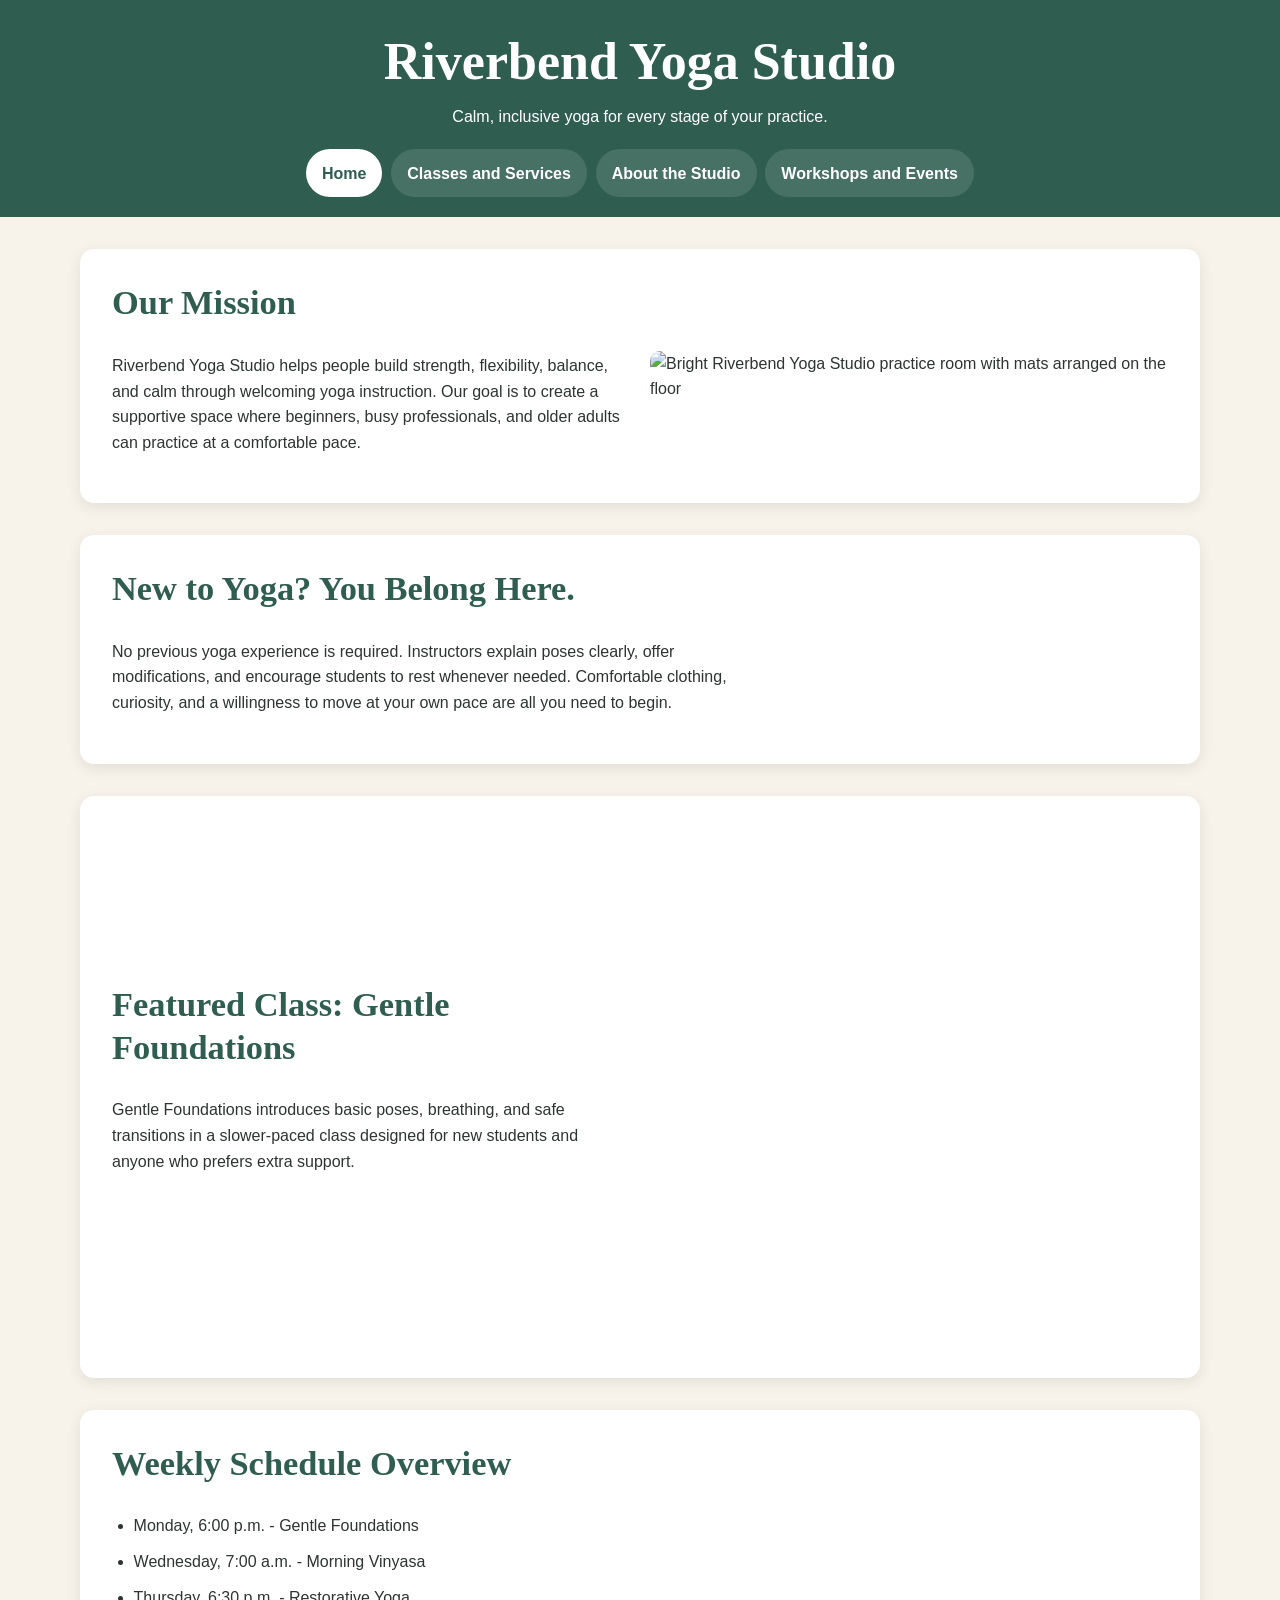
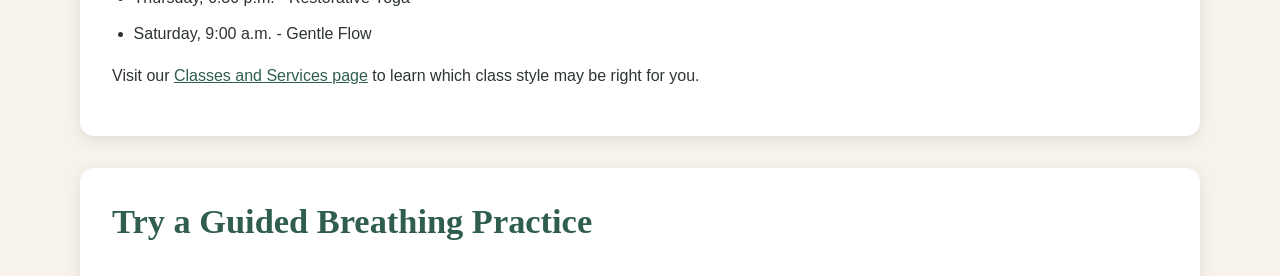
==== index.html @ 251b4068 "Add files via upload Add Riverbend Yoga Studio website" ====
<!DOCTYPE html>
<html lang="en">
<head>
    <meta charset="UTF-8">
    <meta name="viewport" content="width=device-width, initial-scale=1.0">
    <title>Riverbend Yoga Studio | Home</title>
    <link rel="stylesheet" href="styles.css">
</head>
<body>
    <header>
        <h1>Riverbend Yoga Studio</h1>
        <p>Calm, inclusive yoga for every stage of your practice.</p>
        <nav aria-label="Main navigation">
            <a href="index.html" aria-current="page">Home</a>
            <a href="services.html">Classes and Services</a>
            <a href="about.html">About the Studio</a>
            <a href="events.html">Workshops and Events</a>
        </nav>
    </header>

    <main>
        <section aria-labelledby="mission-heading">
            <div class="split-layout">
                <div>
                    <h2 id="mission-heading">Our Mission</h2>
                    <p>Riverbend Yoga Studio helps people build strength, flexibility, balance, and calm through welcoming yoga instruction. Our goal is to create a supportive space where beginners, busy professionals, and older adults can practice at a comfortable pace.</p>
                </div>
                <img src="yoga-studio.jpg" alt="Bright Riverbend Yoga Studio practice room with mats arranged on the floor">
            </div>
        </section>

        <section aria-labelledby="beginner-heading">
            <h2 id="beginner-heading">New to Yoga? You Belong Here.</h2>
            <p>No previous yoga experience is required. Instructors explain poses clearly, offer modifications, and encourage students to rest whenever needed. Comfortable clothing, curiosity, and a willingness to move at your own pace are all you need to begin.</p>
        </section>

        <section aria-labelledby="featured-heading">
            <div class="split-layout">
                <div>
                    <h2 id="featured-heading">Featured Class: Gentle Foundations</h2>
                    <p>Gentle Foundations introduces basic poses, breathing, and safe transitions in a slower-paced class designed for new students and anyone who prefers extra support.</p>
                </div>
                <picture>
                    <source media="(min-width: 800px)" srcset="yoga-feature-large.jpg">
                    <img src="yoga-feature-small.jpg" alt="Students practicing gentle yoga poses together in a calm studio">
                </picture>
            </div>
        </section>

        <section aria-labelledby="schedule-heading">
            <h2 id="schedule-heading">Weekly Schedule Overview</h2>
            <ul class="schedule-list">
                <li>Monday, 6:00 p.m. - Gentle Foundations</li>
                <li>Wednesday, 7:00 a.m. - Morning Vinyasa</li>
                <li>Thursday, 6:30 p.m. - Restorative Yoga</li>
                <li>Saturday, 9:00 a.m. - Gentle Flow</li>
            </ul>
            <p>Visit our <a href="services.html">Classes and Services page</a> to learn which class style may be right for you.</p>
        </section>

        <section aria-labelledby="breathing-heading">
            <h2 id="breathing-heading">Try a Guided Breathing Practice</h2>
            <p>Use this short guided breathing exercise as a simple introduction to mindful practice.</p>
            <audio controls>
                <source src="yoga-breathing.mp3" type="audio/mpeg">
                Your browser does not support the audio element. Please contact Riverbend Yoga Studio for an accessible version of the guided breathing exercise.
            </audio>
        </section>
    </main>

    <footer>
        <p>&copy; 2026 Riverbend Yoga Studio. All rights reserved.</p>
        <p><a href="events.html">Request information about a class or workshop</a></p>
    </footer>
</body>
</html>
---- styles.css ----
/* Riverbend Yoga Studio - Touchstone Task 3
   Mobile-first responsive stylesheet */

:root {
    --forest: #2f5d50;
    --sage: #a8c3ad;
    --cream: #f7f3ea;
    --charcoal: #2d3432;
    --white: #ffffff;
    --shadow: 0 4px 14px rgba(45, 52, 50, 0.10);
}

* {
    box-sizing: border-box;
}

html {
    scroll-behavior: smooth;
}

body {
    margin: 0;
    background-color: var(--cream);
    color: var(--charcoal);
    font-family: Arial, Helvetica, sans-serif;
    font-size: 1rem;
    line-height: 1.6;
}

img,
picture img,
video {
    display: block;
    width: 100%;
    max-width: 100%;
    height: auto;
    border-radius: 10px;
}

audio {
    width: 100%;
    max-width: 38rem;
}

a {
    color: var(--forest);
}

a:hover {
    color: #1e4037;
}

a:focus-visible,
button:focus-visible,
input:focus-visible,
select:focus-visible,
textarea:focus-visible {
    outline: 3px solid var(--sage);
    outline-offset: 3px;
}

header {
    background-color: var(--forest);
    color: var(--white);
    padding: 2rem 1rem 1.25rem;
    text-align: center;
}

header h1 {
    margin: 0;
    font-family: Georgia, "Times New Roman", serif;
    font-size: clamp(2rem, 8vw, 3.25rem);
    line-height: 1.15;
}

header > p {
    max-width: 42rem;
    margin: 0.75rem auto 1.25rem;
}

nav {
    display: flex;
    flex-direction: column;
    gap: 0.55rem;
    max-width: 70rem;
    margin: 1.25rem auto 0;
}

nav a {
    display: block;
    padding: 0.7rem 1rem;
    border-radius: 999px;
    background-color: rgba(255, 255, 255, 0.12);
    color: var(--white);
    font-weight: 700;
    text-decoration: none;
}

nav a:hover,
nav a:focus-visible,
nav a[aria-current="page"] {
    background-color: var(--white);
    color: var(--forest);
}

main {
    width: min(100% - 2rem, 70rem);
    margin: 0 auto;
    padding: 2rem 0;
}

section {
    margin-bottom: 1.5rem;
    padding: 1.35rem;
    border-radius: 14px;
    background-color: var(--white);
    box-shadow: var(--shadow);
}

h2,
h3 {
    font-family: Georgia, "Times New Roman", serif;
    color: var(--forest);
    line-height: 1.25;
}

h2 {
    margin-top: 0;
    font-size: clamp(1.55rem, 5vw, 2.15rem);
}

h3 {
    font-size: 1.3rem;
}

p,
li {
    max-width: 70ch;
}

ul {
    padding-left: 1.35rem;
}

.card-grid {
    display: flex;
    flex-direction: column;
    gap: 1rem;
}

.card {
    flex: 1 1 0;
    padding: 1rem;
    border: 1px solid #d8e2d9;
    border-radius: 10px;
    background-color: #fbfdfb;
}

.split-layout {
    display: flex;
    flex-direction: column;
    gap: 1.25rem;
    align-items: flex-start;
}

.split-layout > * {
    flex: 1 1 0;
    min-width: 0;
}

.schedule-list li,
.policy-list li,
.pricing-list li,
.workshop-list li {
    margin-bottom: 0.65rem;
}

figure {
    margin: 1.5rem 0 0;
}

figcaption {
    padding-top: 0.65rem;
    font-size: 0.95rem;
    font-style: italic;
    color: #4d5955;
}

form {
    display: flex;
    flex-direction: column;
    gap: 1rem;
}

fieldset {
    display: flex;
    flex-direction: column;
    gap: 0.5rem;
    margin: 0;
    padding: 1rem;
    border: 1px solid #bccfc0;
    border-radius: 10px;
}

legend {
    padding: 0 0.4rem;
    color: var(--forest);
    font-family: Georgia, "Times New Roman", serif;
    font-weight: 700;
}

label {
    font-weight: 700;
}

input,
select,
textarea {
    width: 100%;
    padding: 0.72rem;
    border: 1px solid #7c9188;
    border-radius: 7px;
    background-color: var(--white);
    color: var(--charcoal);
    font: inherit;
}

textarea {
    resize: vertical;
}

.radio-group {
    display: flex;
    flex-wrap: wrap;
    gap: 1rem;
}

.radio-option {
    display: flex;
    align-items: center;
    gap: 0.45rem;
}

.radio-option input {
    width: auto;
}

button {
    align-self: flex-start;
    padding: 0.8rem 1.25rem;
    border: 0;
    border-radius: 999px;
    background-color: var(--forest);
    color: var(--white);
    font: inherit;
    font-weight: 700;
    cursor: pointer;
}

button:hover {
    background-color: #23473d;
}

footer {
    padding: 1.5rem 1rem;
    background-color: var(--charcoal);
    color: var(--white);
    text-align: center;
}

footer p {
    max-width: none;
    margin: 0.35rem auto;
}

footer a {
    color: #d9ecdc;
}

/* Larger-screen layout */
@media (min-width: 48rem) {
    header {
        padding-inline: 2rem;
    }

    nav {
        flex-direction: row;
        flex-wrap: wrap;
        justify-content: center;
    }

    .card-grid {
        flex-direction: row;
        align-items: stretch;
    }

    .split-layout {
        flex-direction: row;
        align-items: center;
    }

    section {
        padding: 2rem;
        margin-bottom: 2rem;
    }

    form {
        max-width: 52rem;
    }
}
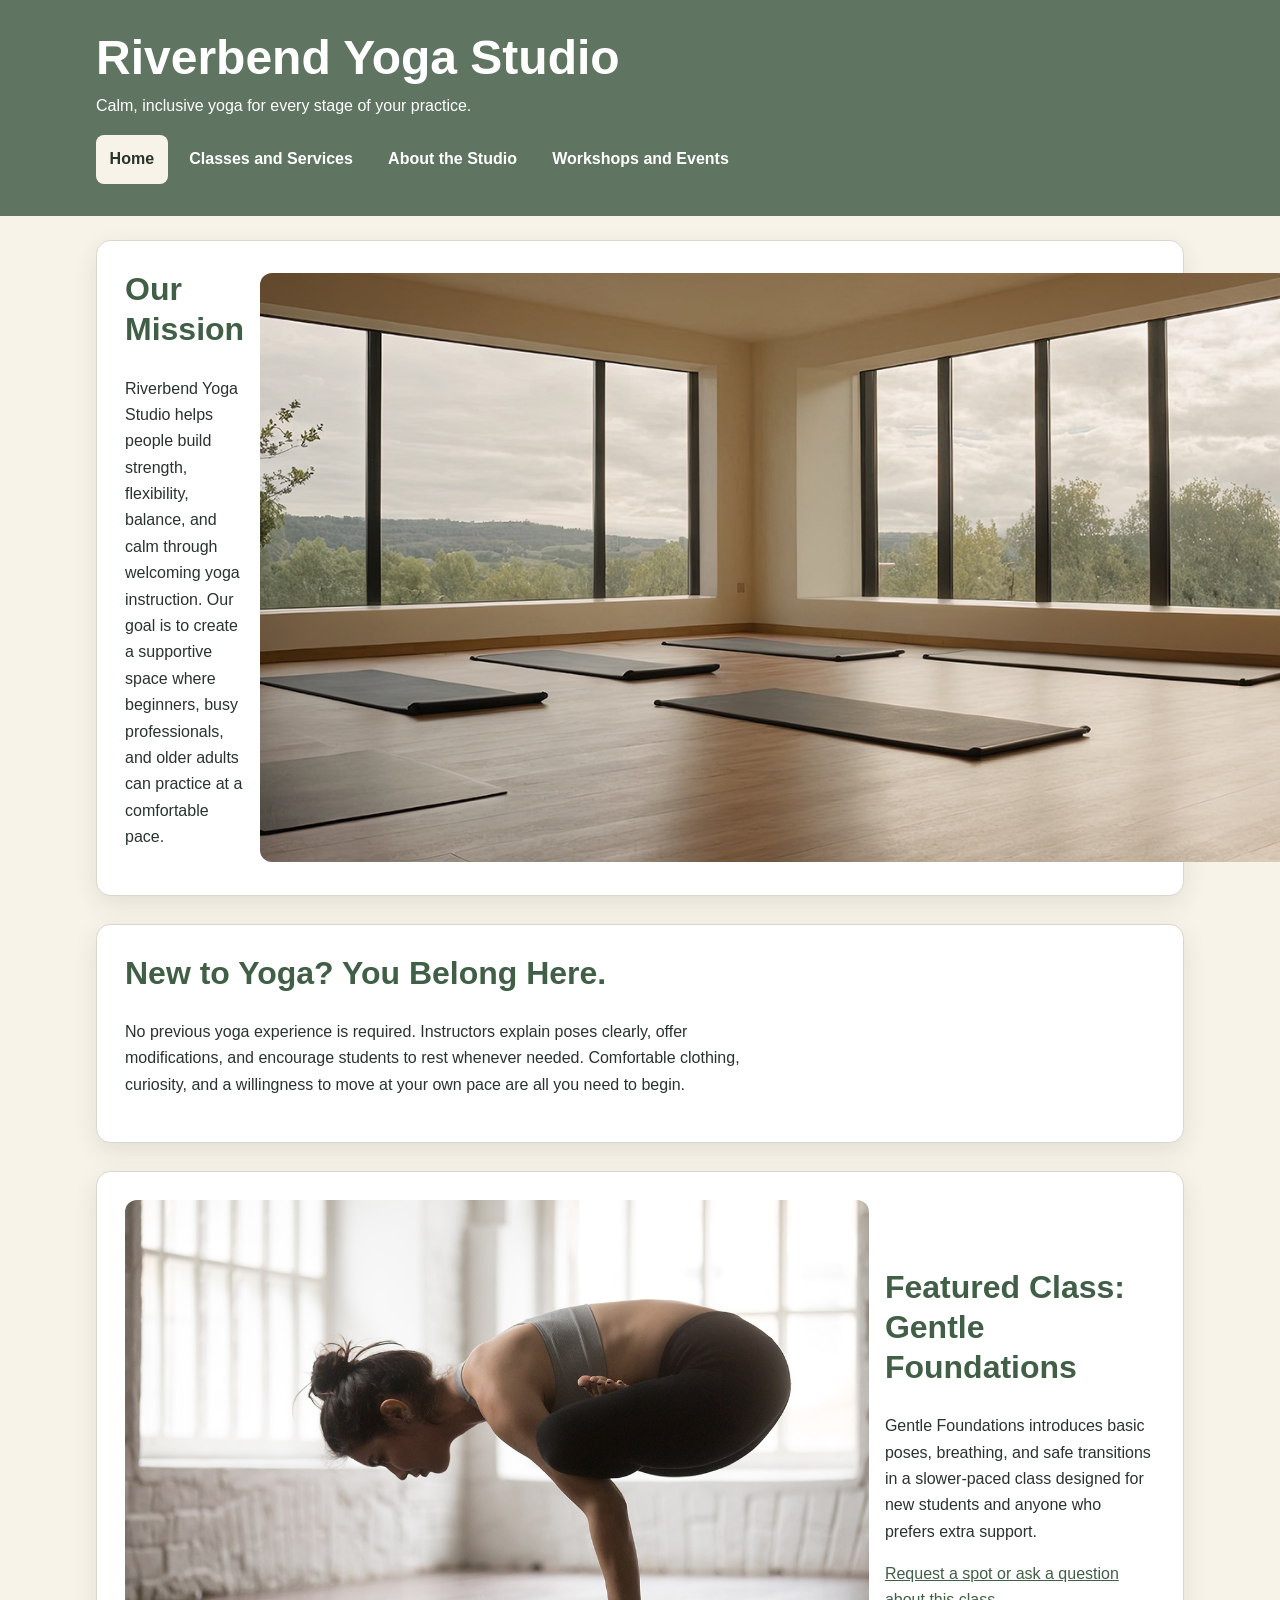
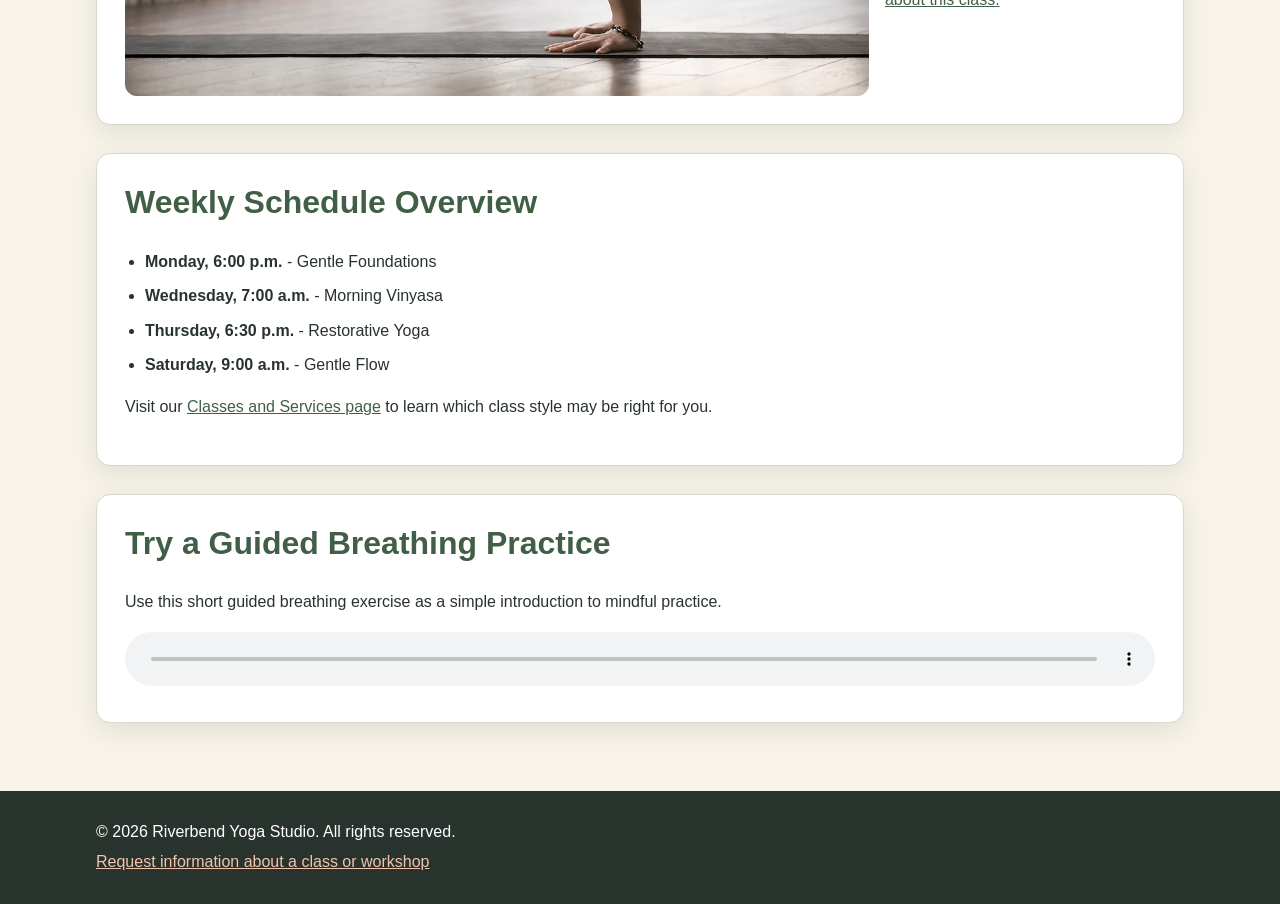
==== commit f6ff0eac: "Add files via upload" ====
--- a/index.html
+++ b/index.html
@@ -1,76 +1,81 @@
 <!DOCTYPE html>
 <html lang="en">
 <head>
-    <meta charset="UTF-8">
-    <meta name="viewport" content="width=device-width, initial-scale=1.0">
-    <title>Riverbend Yoga Studio | Home</title>
-    <link rel="stylesheet" href="styles.css">
+  <meta charset="UTF-8">
+  <meta name="viewport" content="width=device-width, initial-scale=1.0">
+  <title>Riverbend Yoga Studio | Home</title>
+  <link rel="stylesheet" href="styles.css">
 </head>
 <body>
-    <header>
-        <h1>Riverbend Yoga Studio</h1>
-        <p>Calm, inclusive yoga for every stage of your practice.</p>
-        <nav aria-label="Main navigation">
-            <a href="index.html" aria-current="page">Home</a>
-            <a href="services.html">Classes and Services</a>
-            <a href="about.html">About the Studio</a>
-            <a href="events.html">Workshops and Events</a>
-        </nav>
-    </header>
+  <header class="site-header">
+    <div class="header-inner">
+      <h1 class="site-title">Riverbend Yoga Studio</h1>
+      <p class="tagline">Calm, inclusive yoga for every stage of your practice.</p>
+      <nav class="site-nav" aria-label="Main navigation">
+        <a href="index.html" aria-current="page">Home</a>
+        <a href="services.html">Classes and Services</a>
+        <a href="about.html">About the Studio</a>
+        <a href="events.html">Workshops and Events</a>
+      </nav>
+    </div>
+  </header>
 
-    <main>
-        <section aria-labelledby="mission-heading">
-            <div class="split-layout">
-                <div>
-                    <h2 id="mission-heading">Our Mission</h2>
-                    <p>Riverbend Yoga Studio helps people build strength, flexibility, balance, and calm through welcoming yoga instruction. Our goal is to create a supportive space where beginners, busy professionals, and older adults can practice at a comfortable pace.</p>
-                </div>
-                <img src="yoga-studio.jpg" alt="Bright Riverbend Yoga Studio practice room with mats arranged on the floor">
-            </div>
-        </section>
+  <main>
+    <section aria-labelledby="mission-heading">
+      <div class="feature-layout">
+        <div>
+          <h2 id="mission-heading">Our Mission</h2>
+          <p>Riverbend Yoga Studio helps people build strength, flexibility, balance, and calm through welcoming yoga instruction. Our goal is to create a supportive space where beginners, busy professionals, and older adults can practice at a comfortable pace.</p>
+        </div>
+        <img src="yoga-studio.jpg" alt="Bright Riverbend Yoga Studio practice room with mats arranged on the floor">
+      </div>
+    </section>
 
-        <section aria-labelledby="beginner-heading">
-            <h2 id="beginner-heading">New to Yoga? You Belong Here.</h2>
-            <p>No previous yoga experience is required. Instructors explain poses clearly, offer modifications, and encourage students to rest whenever needed. Comfortable clothing, curiosity, and a willingness to move at your own pace are all you need to begin.</p>
-        </section>
+    <section aria-labelledby="beginner-heading">
+      <h2 id="beginner-heading">New to Yoga? You Belong Here.</h2>
+      <p>No previous yoga experience is required. Instructors explain poses clearly, offer modifications, and encourage students to rest whenever needed. Comfortable clothing, curiosity, and a willingness to move at your own pace are all you need to begin.</p>
+    </section>
 
-        <section aria-labelledby="featured-heading">
-            <div class="split-layout">
-                <div>
-                    <h2 id="featured-heading">Featured Class: Gentle Foundations</h2>
-                    <p>Gentle Foundations introduces basic poses, breathing, and safe transitions in a slower-paced class designed for new students and anyone who prefers extra support.</p>
-                </div>
-                <picture>
-                    <source media="(min-width: 800px)" srcset="yoga-feature-large.jpg">
-                    <img src="yoga-feature-small.jpg" alt="Students practicing gentle yoga poses together in a calm studio">
-                </picture>
-            </div>
-        </section>
+    <section aria-labelledby="featured-heading">
+      <div class="feature-layout">
+        <picture>
+          <source media="(min-width: 800px)" srcset="yoga-feature-large.jpg">
+          <img src="yoga-feature-small.jpg" alt="Students practicing gentle yoga poses together in a calm studio">
+        </picture>
+        <div>
+          <h2 id="featured-heading">Featured Class: Gentle Foundations</h2>
+          <p>Gentle Foundations introduces basic poses, breathing, and safe transitions in a slower-paced class designed for new students and anyone who prefers extra support.</p>
+          <p><a href="events.html">Request a spot or ask a question about this class.</a></p>
+        </div>
+      </div>
+    </section>
 
-        <section aria-labelledby="schedule-heading">
-            <h2 id="schedule-heading">Weekly Schedule Overview</h2>
-            <ul class="schedule-list">
-                <li>Monday, 6:00 p.m. - Gentle Foundations</li>
-                <li>Wednesday, 7:00 a.m. - Morning Vinyasa</li>
-                <li>Thursday, 6:30 p.m. - Restorative Yoga</li>
-                <li>Saturday, 9:00 a.m. - Gentle Flow</li>
-            </ul>
-            <p>Visit our <a href="services.html">Classes and Services page</a> to learn which class style may be right for you.</p>
-        </section>
+    <section aria-labelledby="schedule-heading">
+      <h2 id="schedule-heading">Weekly Schedule Overview</h2>
+      <ul class="schedule-list">
+        <li><strong>Monday, 6:00 p.m.</strong> - Gentle Foundations</li>
+        <li><strong>Wednesday, 7:00 a.m.</strong> - Morning Vinyasa</li>
+        <li><strong>Thursday, 6:30 p.m.</strong> - Restorative Yoga</li>
+        <li><strong>Saturday, 9:00 a.m.</strong> - Gentle Flow</li>
+      </ul>
+      <p>Visit our <a href="services.html">Classes and Services page</a> to learn which class style may be right for you.</p>
+    </section>
 
-        <section aria-labelledby="breathing-heading">
-            <h2 id="breathing-heading">Try a Guided Breathing Practice</h2>
-            <p>Use this short guided breathing exercise as a simple introduction to mindful practice.</p>
-            <audio controls>
-                <source src="yoga-breathing.mp3" type="audio/mpeg">
-                Your browser does not support the audio element. Please contact Riverbend Yoga Studio for an accessible version of the guided breathing exercise.
-            </audio>
-        </section>
-    </main>
+    <section aria-labelledby="breathing-heading">
+      <h2 id="breathing-heading">Try a Guided Breathing Practice</h2>
+      <p>Use this short guided breathing exercise as a simple introduction to mindful practice.</p>
+      <audio controls>
+        <source src="yoga-breathing.mp3" type="audio/mpeg">
+        Your browser does not support the audio element. Please contact Riverbend Yoga Studio for an accessible version of the guided breathing exercise.
+      </audio>
+    </section>
+  </main>
 
-    <footer>
-        <p>&copy; 2026 Riverbend Yoga Studio. All rights reserved.</p>
-        <p><a href="events.html">Request information about a class or workshop</a></p>
-    </footer>
+  <footer class="site-footer">
+    <div class="footer-inner">
+      <p>&copy; 2026 Riverbend Yoga Studio. All rights reserved.</p>
+      <p><a href="events.html">Request information about a class or workshop</a></p>
+    </div>
+  </footer>
 </body>
 </html>
--- a/styles.css
+++ b/styles.css
@@ -1,310 +1,312 @@
-/* Riverbend Yoga Studio - Touchstone Task 3
-   Mobile-first responsive stylesheet */
+/* Riverbend Yoga Studio - Touchstone 3
+   Mobile-first responsive design system
+*/
 
 :root {
-    --forest: #2f5d50;
-    --sage: #a8c3ad;
-    --cream: #f7f3ea;
-    --charcoal: #2d3432;
-    --white: #ffffff;
-    --shadow: 0 4px 14px rgba(45, 52, 50, 0.10);
+  --sage: #5f7561;
+  --cream: #f7f3e8;
+  --charcoal: #29332d;
+  --terracotta: #b96f52;
+  --white: #ffffff;
+  --border: #d9d6cb;
+  --shadow: 0 8px 24px rgba(41, 51, 45, 0.10);
 }
 
 * {
-    box-sizing: border-box;
+  box-sizing: border-box;
 }
 
 html {
-    scroll-behavior: smooth;
+  scroll-behavior: smooth;
 }
 
 body {
-    margin: 0;
-    background-color: var(--cream);
-    color: var(--charcoal);
-    font-family: Arial, Helvetica, sans-serif;
-    font-size: 1rem;
-    line-height: 1.6;
+  margin: 0;
+  font-family: Arial, Helvetica, sans-serif;
+  font-size: 1rem;
+  line-height: 1.65;
+  color: var(--charcoal);
+  background: var(--cream);
 }
 
 img,
-picture img,
+picture,
+audio,
 video {
-    display: block;
-    width: 100%;
-    max-width: 100%;
-    height: auto;
-    border-radius: 10px;
-}
-
-audio {
-    width: 100%;
-    max-width: 38rem;
+  max-width: 100%;
+}
+
+img {
+  display: block;
+  width: 100%;
+  height: auto;
+  border-radius: 0.75rem;
 }
 
 a {
-    color: var(--forest);
-}
-
-a:hover {
-    color: #1e4037;
-}
-
-a:focus-visible,
-button:focus-visible,
-input:focus-visible,
-select:focus-visible,
-textarea:focus-visible {
-    outline: 3px solid var(--sage);
-    outline-offset: 3px;
-}
-
-header {
-    background-color: var(--forest);
-    color: var(--white);
-    padding: 2rem 1rem 1.25rem;
-    text-align: center;
-}
-
-header h1 {
-    margin: 0;
-    font-family: Georgia, "Times New Roman", serif;
-    font-size: clamp(2rem, 8vw, 3.25rem);
-    line-height: 1.15;
-}
-
-header > p {
-    max-width: 42rem;
-    margin: 0.75rem auto 1.25rem;
-}
-
-nav {
-    display: flex;
-    flex-direction: column;
-    gap: 0.55rem;
-    max-width: 70rem;
-    margin: 1.25rem auto 0;
-}
-
-nav a {
-    display: block;
-    padding: 0.7rem 1rem;
-    border-radius: 999px;
-    background-color: rgba(255, 255, 255, 0.12);
-    color: var(--white);
-    font-weight: 700;
-    text-decoration: none;
-}
-
-nav a:hover,
-nav a:focus-visible,
-nav a[aria-current="page"] {
-    background-color: var(--white);
-    color: var(--forest);
+  color: #405f46;
+}
+
+a:hover,
+a:focus-visible {
+  color: #7f442f;
+}
+
+.site-header {
+  background: var(--sage);
+  color: var(--white);
+  padding: 1.5rem 1rem;
+}
+
+.header-inner,
+main,
+.footer-inner {
+  width: min(100% - 2rem, 68rem);
+  margin-inline: auto;
+}
+
+.site-title {
+  margin: 0;
+  font-size: clamp(1.9rem, 7vw, 3rem);
+  line-height: 1.1;
+}
+
+.tagline {
+  margin: 0.5rem 0 1rem;
+  max-width: 42rem;
+}
+
+.site-nav {
+  display: flex;
+  flex-direction: column;
+  gap: 0.5rem;
+}
+
+.site-nav a {
+  display: block;
+  padding: 0.7rem 0.85rem;
+  border-radius: 0.5rem;
+  color: var(--white);
+  text-decoration: none;
+  font-weight: 700;
+}
+
+.site-nav a:hover,
+.site-nav a:focus-visible,
+.site-nav a[aria-current="page"] {
+  background: var(--cream);
+  color: var(--charcoal);
 }
 
 main {
-    width: min(100% - 2rem, 70rem);
-    margin: 0 auto;
-    padding: 2rem 0;
+  padding-block: 1.5rem 2.5rem;
 }
 
 section {
-    margin-bottom: 1.5rem;
-    padding: 1.35rem;
-    border-radius: 14px;
-    background-color: var(--white);
-    box-shadow: var(--shadow);
-}
-
+  margin-bottom: 1.25rem;
+  padding: 1.25rem;
+  background: var(--white);
+  border: 1px solid var(--border);
+  border-radius: 0.9rem;
+  box-shadow: var(--shadow);
+}
+
+h1,
 h2,
 h3 {
-    font-family: Georgia, "Times New Roman", serif;
-    color: var(--forest);
-    line-height: 1.25;
+  line-height: 1.25;
 }
 
 h2 {
-    margin-top: 0;
-    font-size: clamp(1.55rem, 5vw, 2.15rem);
+  margin-top: 0;
+  color: #405f46;
+  font-size: clamp(1.45rem, 5vw, 2rem);
 }
 
 h3 {
-    font-size: 1.3rem;
+  color: #7f442f;
 }
 
 p,
 li {
-    max-width: 70ch;
+  max-width: 70ch;
 }
 
 ul {
-    padding-left: 1.35rem;
-}
-
-.card-grid {
-    display: flex;
-    flex-direction: column;
-    gap: 1rem;
+  padding-left: 1.25rem;
+}
+
+.card-row,
+.instructor-grid {
+  display: flex;
+  flex-direction: column;
+  gap: 1rem;
 }
 
 .card {
-    flex: 1 1 0;
-    padding: 1rem;
-    border: 1px solid #d8e2d9;
-    border-radius: 10px;
-    background-color: #fbfdfb;
-}
-
-.split-layout {
-    display: flex;
-    flex-direction: column;
-    gap: 1.25rem;
-    align-items: flex-start;
-}
-
-.split-layout > * {
-    flex: 1 1 0;
-    min-width: 0;
+  flex: 1 1 0;
+  padding: 1rem;
+  background: #fbfaf6;
+  border-left: 0.35rem solid var(--terracotta);
+  border-radius: 0.65rem;
+}
+
+.feature-layout,
+.about-layout,
+.event-layout {
+  display: flex;
+  flex-direction: column;
+  gap: 1rem;
+  align-items: flex-start;
+}
+
+.feature-layout > *,
+.about-layout > *,
+.event-layout > * {
+  flex: 1 1 0;
 }
 
 .schedule-list li,
-.policy-list li,
-.pricing-list li,
-.workshop-list li {
-    margin-bottom: 0.65rem;
+.policy-list li {
+  margin-bottom: 0.5rem;
 }
 
 figure {
-    margin: 1.5rem 0 0;
+  margin: 0;
 }
 
 figcaption {
-    padding-top: 0.65rem;
-    font-size: 0.95rem;
-    font-style: italic;
-    color: #4d5955;
+  margin-top: 0.55rem;
+  font-size: 0.95rem;
+  color: #4d5a52;
+}
+
+audio {
+  width: 100%;
 }
 
 form {
-    display: flex;
-    flex-direction: column;
-    gap: 1rem;
+  max-width: 52rem;
 }
 
 fieldset {
-    display: flex;
-    flex-direction: column;
-    gap: 0.5rem;
-    margin: 0;
-    padding: 1rem;
-    border: 1px solid #bccfc0;
-    border-radius: 10px;
+  margin: 0 0 1rem;
+  padding: 1rem;
+  border: 1px solid #b8bcae;
+  border-radius: 0.65rem;
 }
 
 legend {
-    padding: 0 0.4rem;
-    color: var(--forest);
-    font-family: Georgia, "Times New Roman", serif;
-    font-weight: 700;
+  padding-inline: 0.35rem;
+  font-weight: 700;
+  color: #405f46;
 }
 
 label {
-    font-weight: 700;
-}
-
-input,
+  display: block;
+  margin-top: 0.75rem;
+  margin-bottom: 0.3rem;
+  font-weight: 700;
+}
+
+input:not([type="radio"]),
 select,
 textarea {
-    width: 100%;
-    padding: 0.72rem;
-    border: 1px solid #7c9188;
-    border-radius: 7px;
-    background-color: var(--white);
-    color: var(--charcoal);
-    font: inherit;
-}
-
-textarea {
-    resize: vertical;
-}
-
-.radio-group {
-    display: flex;
+  width: 100%;
+  padding: 0.75rem;
+  border: 1px solid #8f978d;
+  border-radius: 0.45rem;
+  background: var(--white);
+  color: var(--charcoal);
+  font: inherit;
+}
+
+input:focus,
+select:focus,
+textarea:focus,
+button:focus-visible,
+a:focus-visible {
+  outline: 3px solid #e2a98f;
+  outline-offset: 2px;
+}
+
+.radio-row {
+  display: flex;
+  flex-wrap: wrap;
+  gap: 1rem;
+  margin-top: 0.5rem;
+}
+
+.radio-option {
+  display: flex;
+  align-items: center;
+  gap: 0.4rem;
+}
+
+.radio-option label {
+  display: inline;
+  margin: 0;
+}
+
+button {
+  border: 0;
+  border-radius: 0.5rem;
+  padding: 0.8rem 1.1rem;
+  background: var(--terracotta);
+  color: var(--white);
+  font: inherit;
+  font-weight: 700;
+  cursor: pointer;
+}
+
+button:hover {
+  filter: brightness(0.92);
+}
+
+.site-footer {
+  background: var(--charcoal);
+  color: var(--white);
+  padding: 1.5rem 1rem;
+}
+
+.site-footer a {
+  color: #f1c3ad;
+}
+
+.site-footer p {
+  margin: 0.25rem 0;
+}
+
+@media (min-width: 48rem) {
+  .site-header {
+    padding-block: 2rem;
+  }
+
+  .site-nav {
+    flex-direction: row;
     flex-wrap: wrap;
-    gap: 1rem;
-}
-
-.radio-option {
-    display: flex;
+  }
+
+  .card-row,
+  .instructor-grid {
+    flex-direction: row;
+  }
+
+  .feature-layout,
+  .about-layout,
+  .event-layout {
+    flex-direction: row;
     align-items: center;
-    gap: 0.45rem;
-}
-
-.radio-option input {
-    width: auto;
-}
-
-button {
-    align-self: flex-start;
-    padding: 0.8rem 1.25rem;
-    border: 0;
-    border-radius: 999px;
-    background-color: var(--forest);
-    color: var(--white);
-    font: inherit;
-    font-weight: 700;
-    cursor: pointer;
-}
-
-button:hover {
-    background-color: #23473d;
-}
-
-footer {
-    padding: 1.5rem 1rem;
-    background-color: var(--charcoal);
-    color: var(--white);
-    text-align: center;
-}
-
-footer p {
-    max-width: none;
-    margin: 0.35rem auto;
-}
-
-footer a {
-    color: #d9ecdc;
-}
-
-/* Larger-screen layout */
-@media (min-width: 48rem) {
-    header {
-        padding-inline: 2rem;
-    }
-
-    nav {
-        flex-direction: row;
-        flex-wrap: wrap;
-        justify-content: center;
-    }
-
-    .card-grid {
-        flex-direction: row;
-        align-items: stretch;
-    }
-
-    .split-layout {
-        flex-direction: row;
-        align-items: center;
-    }
-
-    section {
-        padding: 2rem;
-        margin-bottom: 2rem;
-    }
-
-    form {
-        max-width: 52rem;
-    }
-}
+  }
+
+  .feature-layout > :first-child,
+  .about-layout > :first-child,
+  .event-layout > :first-child {
+    flex-basis: 46%;
+  }
+
+  section {
+    padding: 1.75rem;
+    margin-bottom: 1.75rem;
+  }
+}
